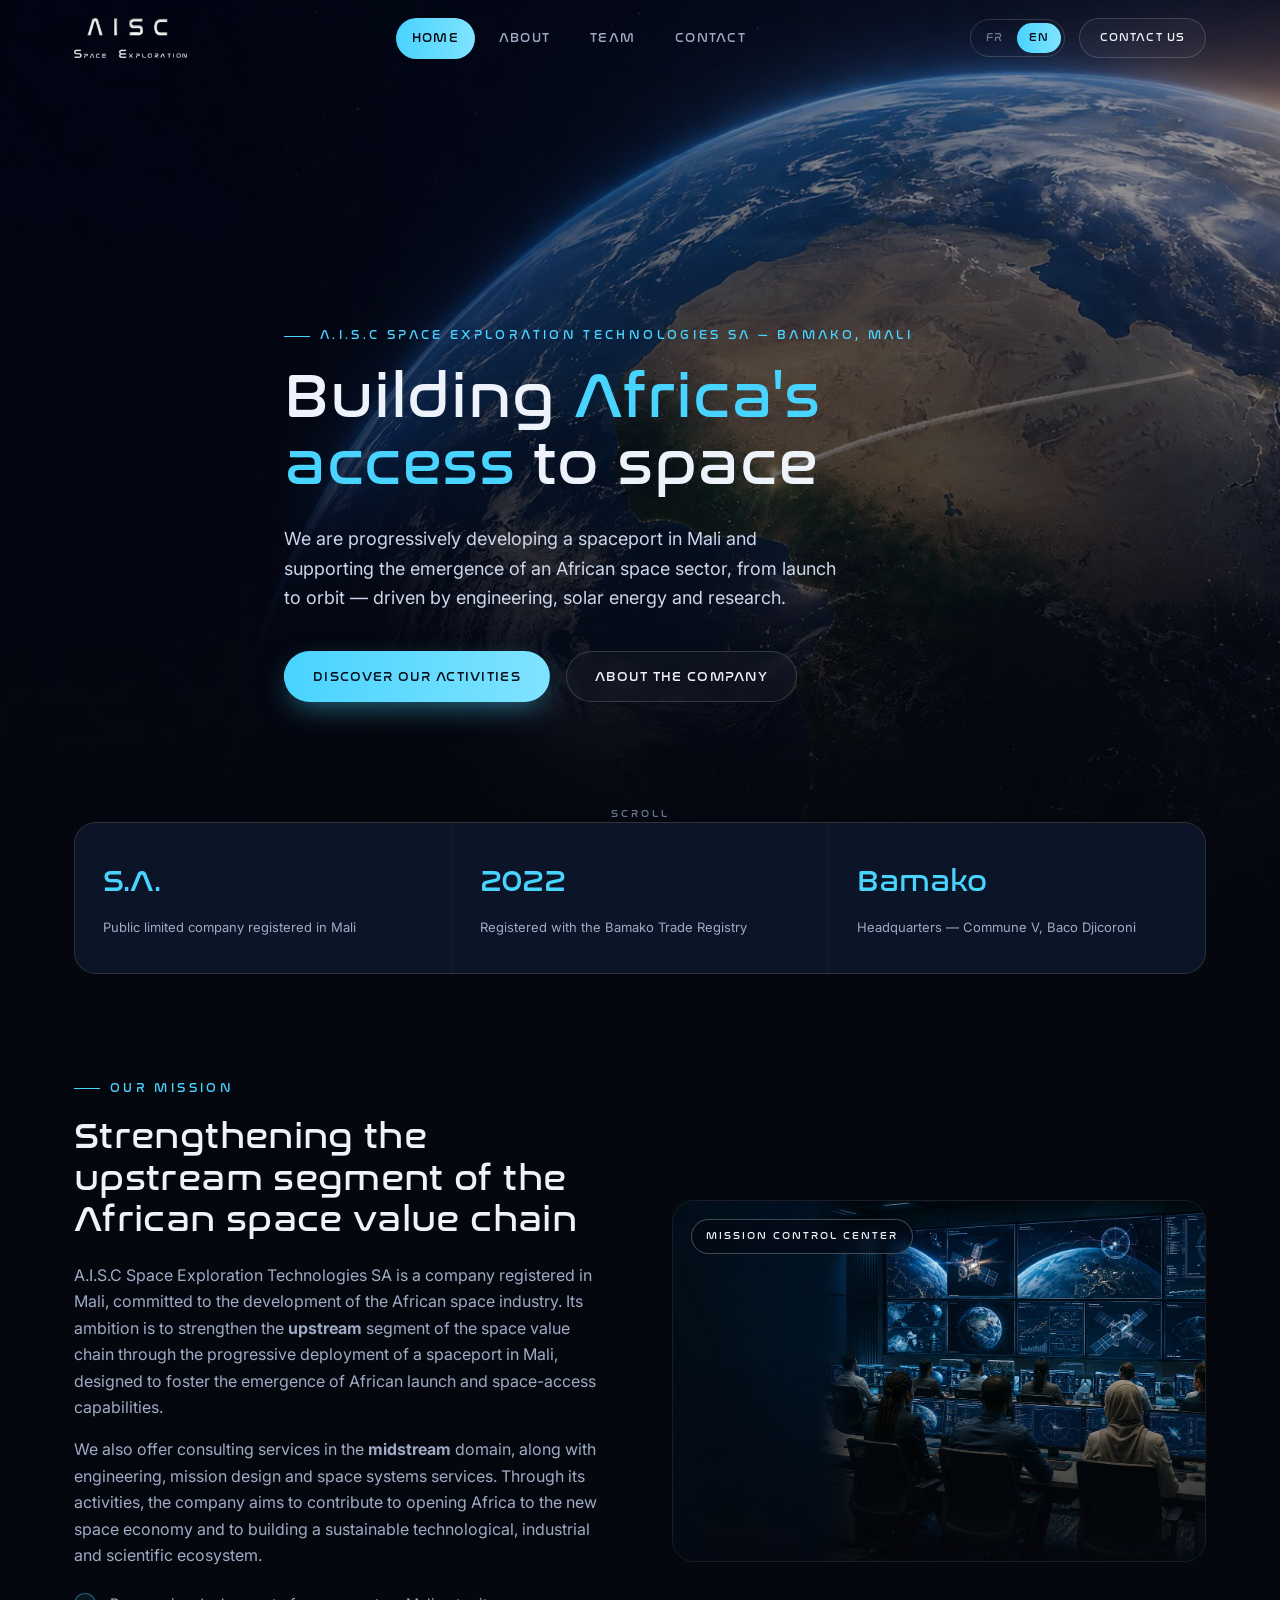
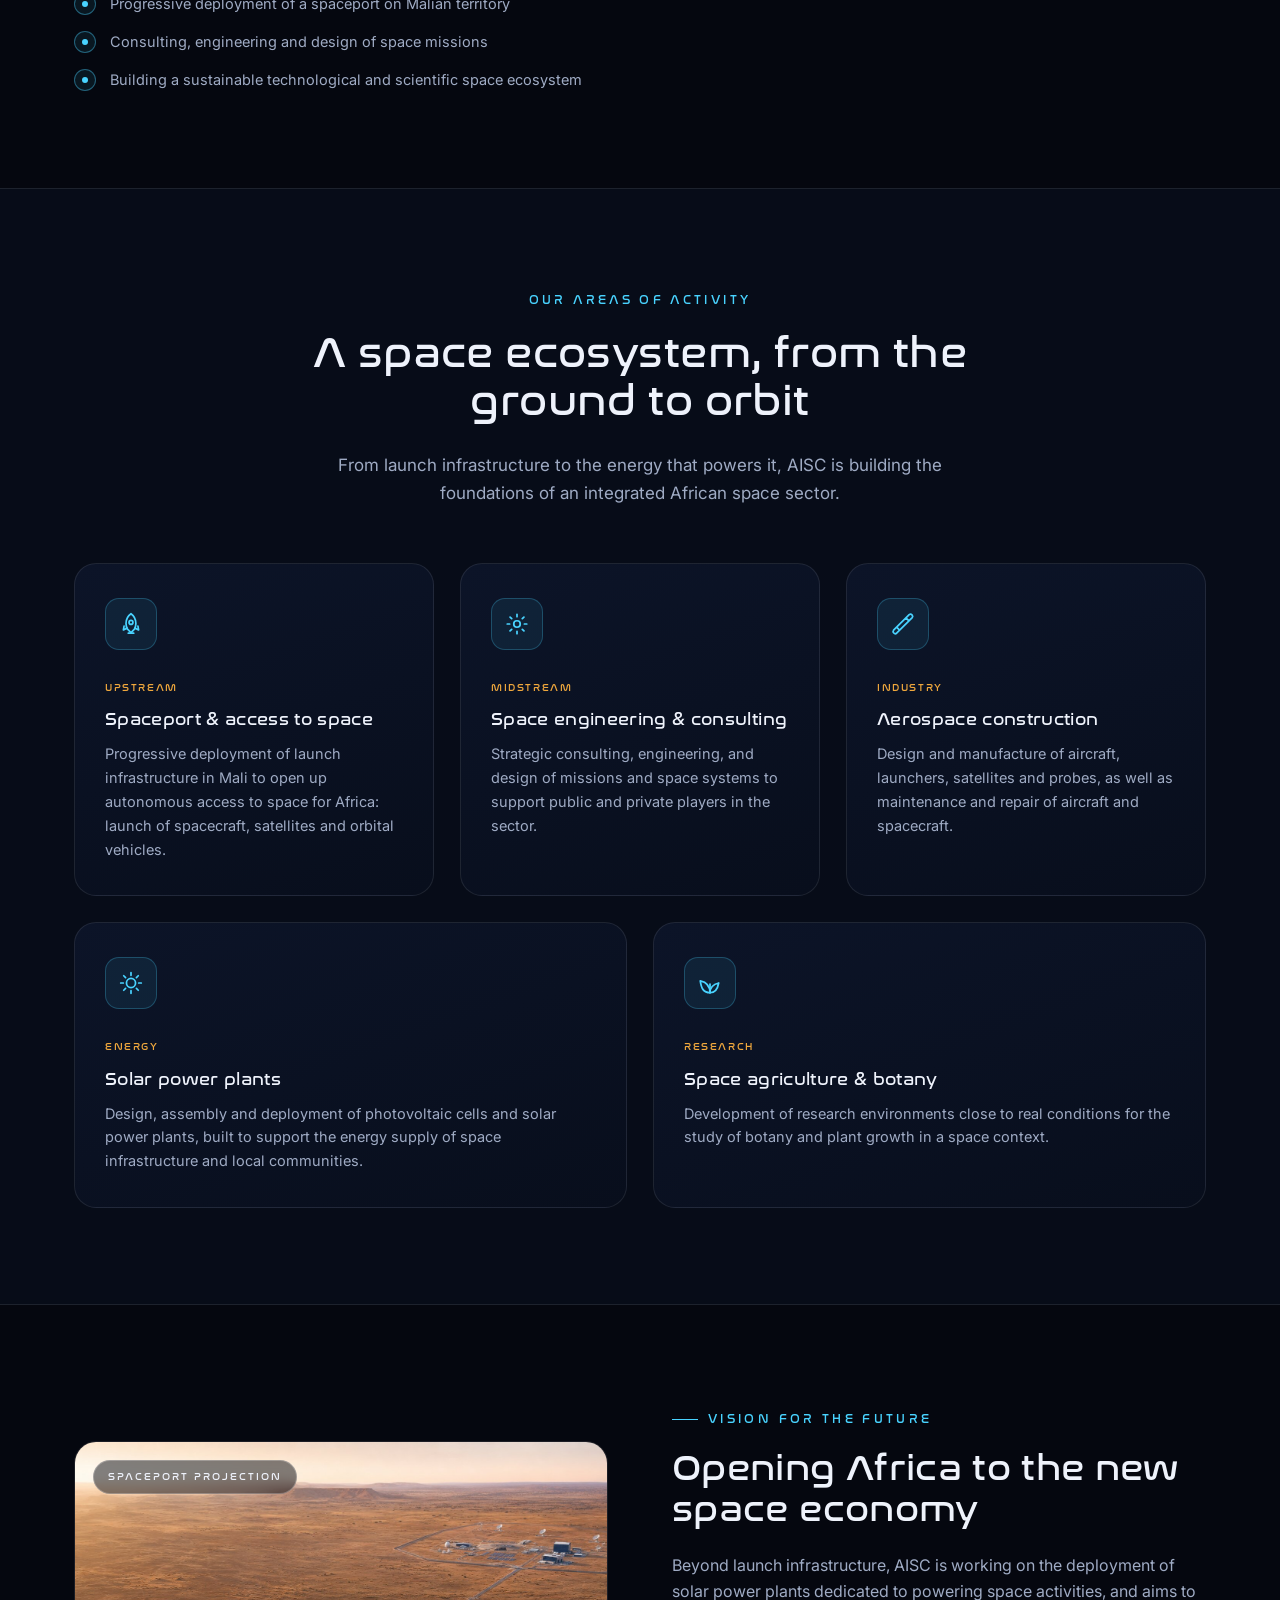
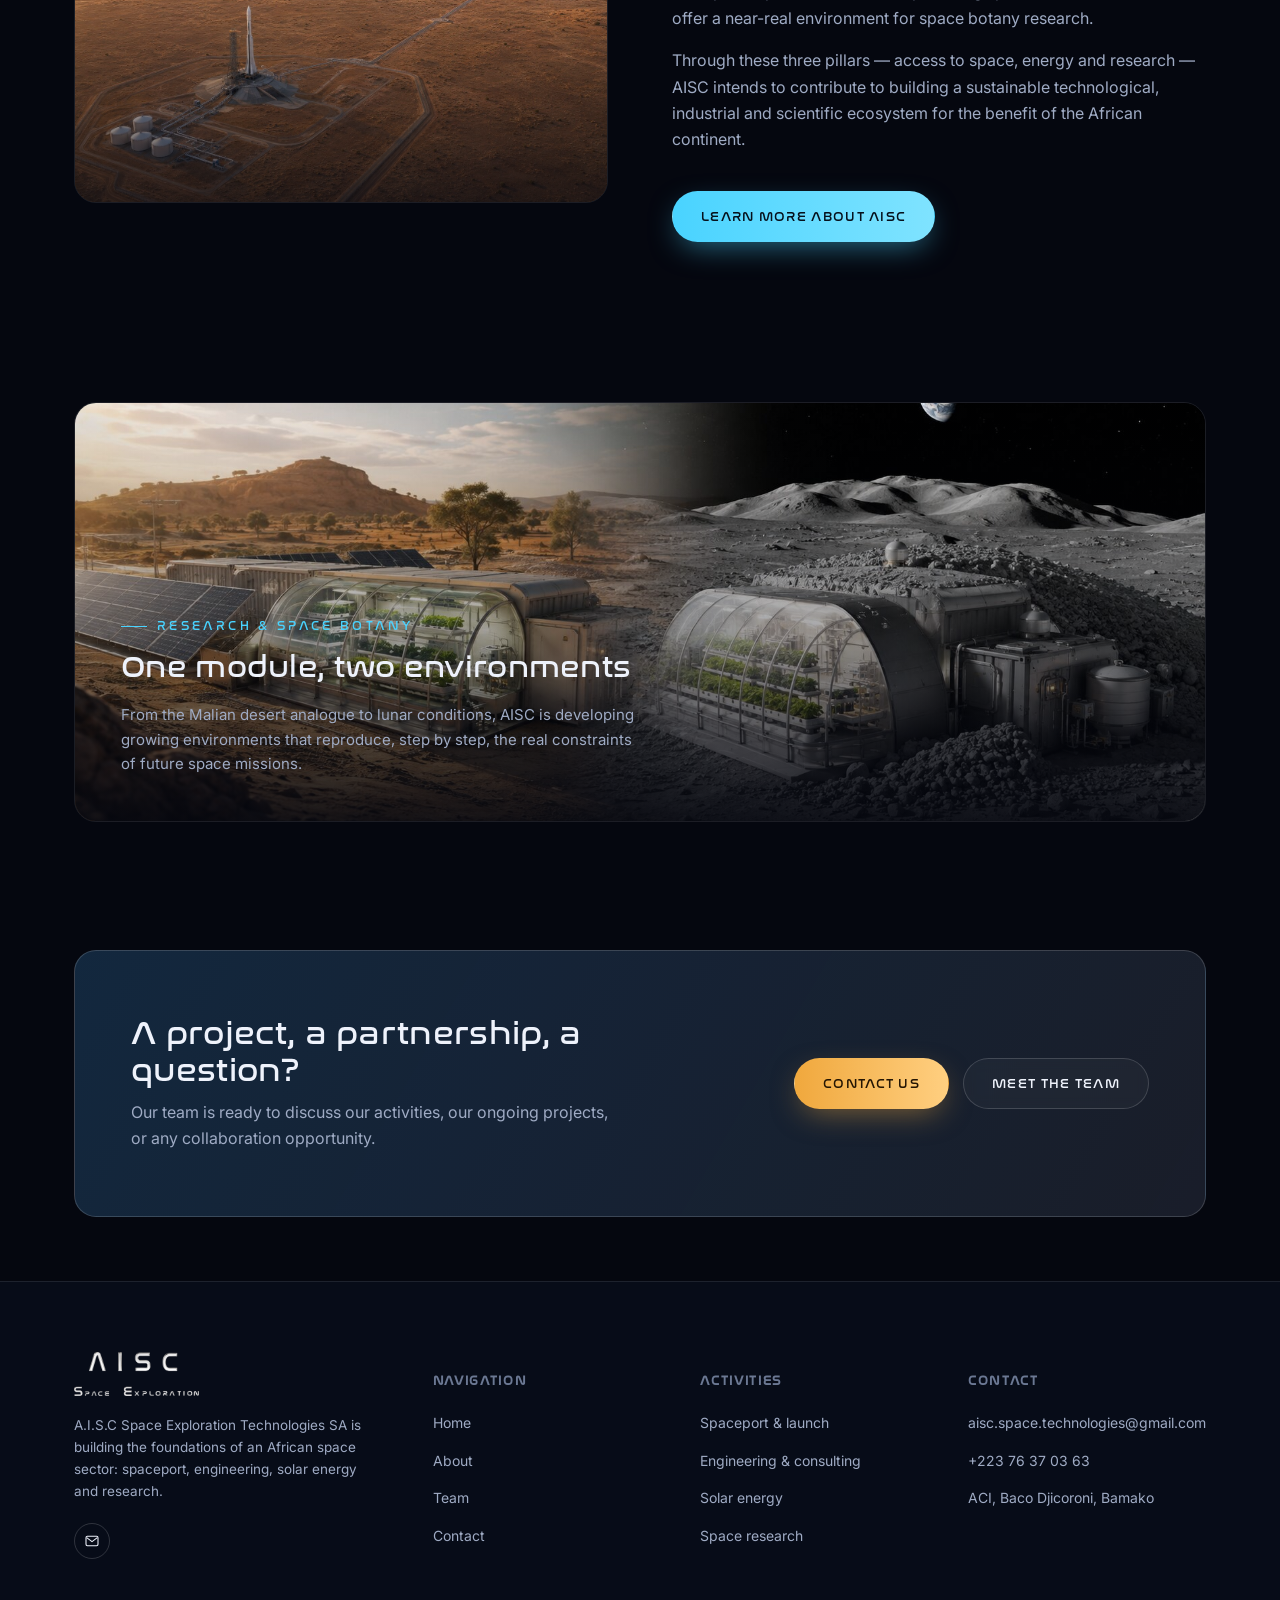
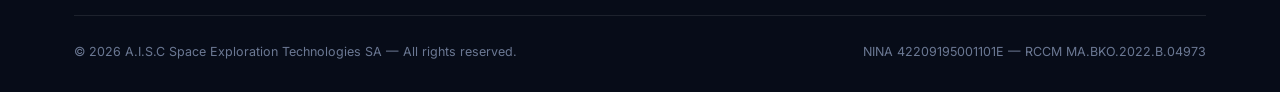
==== en/index.html @ 804645b0 "Reorganize repo (flatten to root) and fix M'Pah Sylla photo crop on team page - Move site files out " ====
<!DOCTYPE html>
<html lang="en">
<head>
<meta charset="UTF-8">
<meta name="viewport" content="width=device-width, initial-scale=1.0">
<title>A.I.S.C Space Exploration Technologies — Building Africa's Access to Space</title>
<meta name="description" content="A.I.S.C Space Exploration Technologies SA is developing a spaceport in Mali and supporting the emergence of an African space industry: engineering, consulting, solar energy and space agriculture research.">
<meta property="og:title" content="A.I.S.C Space Exploration Technologies">
<meta property="og:description" content="Building Africa's access to space: spaceport, space engineering, solar energy and space agriculture research.">
<meta property="og:type" content="website">
<meta property="og:image" content="../assets/img/earth-launch.jpg">
<link rel="icon" type="image/svg+xml" href="../assets/img/favicon.svg">
<link rel="preconnect" href="https://fonts.googleapis.com">
<link rel="preconnect" href="https://fonts.gstatic.com" crossorigin>
<link href="https://fonts.googleapis.com/css2?family=Inter:wght@400;500;600;700&display=swap" rel="stylesheet">
<link rel="stylesheet" href="../assets/css/style.css">
</head>
<body>

<!-- ============ HEADER ============ -->
<header class="site-header">
  <div class="container">
    <a href="index.html" class="brand">
      <img src="../assets/img/logo-header.png" alt="A.I.S.C Space Exploration Technologies" class="brand-logo">
    </a>

    <nav class="nav-links">
      <a href="index.html">Home</a>
      <a href="about.html">About</a>
      <a href="team.html">Team</a>
      <a href="contact.html">Contact</a>
    </nav>

    <div class="nav-cta">
      <div class="lang-switch">
        <a href="../index.html">FR</a>
        <a href="index.html" class="is-active">EN</a>
      </div>
      <a href="contact.html" class="btn btn-ghost btn-sm">Contact us</a>
      <button class="nav-toggle" aria-label="Open menu" aria-expanded="false">
        <span></span><span></span><span></span>
      </button>
    </div>
  </div>
</header>

<!-- ============ HERO ============ -->
<section class="hero">
  <div class="hero-bg" style="background-image:url('../assets/img/earth-launch.jpg');"></div>
  <div class="container hero-inner">
    <div class="eyebrow">A.I.S.C Space Exploration Technologies SA — Bamako, Mali</div>
    <h1 class="font-display">Building <span class="accent">Africa's access</span> to space</h1>
    <p class="lead">We are progressively developing a spaceport in Mali and supporting the emergence of an African space sector, from launch to orbit — driven by engineering, solar energy and research.</p>
    <div class="hero-actions">
      <a href="#activities" class="btn btn-primary">Discover our activities</a>
      <a href="about.html" class="btn btn-ghost">About the company</a>
    </div>
  </div>
  <div class="hero-scroll">
    <span>Scroll</span>
    <span class="line"></span>
  </div>
</section>

<!-- ============ STATS ============ -->
<div class="container">
  <div class="stats-bar" data-reveal>
    <div class="stat-cell">
      <span class="num font-display">S.A.</span>
      <span class="label">Public limited company registered in Mali</span>
    </div>
    <div class="stat-cell">
      <span class="num font-display">2022</span>
      <span class="label">Registered with the Bamako Trade Registry</span>
    </div>
    <div class="stat-cell">
      <span class="num font-display">Bamako</span>
      <span class="label">Headquarters — Commune V, Baco Djicoroni</span>
    </div>
  </div>
</div>

<!-- ============ MISSION ============ -->
<section class="section">
  <div class="container">
    <div class="split">
      <div class="split-body" data-reveal>
        <div class="eyebrow">Our mission</div>
        <h2 class="font-display">Strengthening the upstream segment of the African space value chain</h2>
        <p>A.I.S.C Space Exploration Technologies SA is a company registered in Mali, committed to the development of the African space industry. Its ambition is to strengthen the <strong>upstream</strong> segment of the space value chain through the progressive deployment of a spaceport in Mali, designed to foster the emergence of African launch and space-access capabilities.</p>
        <p>We also offer consulting services in the <strong>midstream</strong> domain, along with engineering, mission design and space systems services. Through its activities, the company aims to contribute to opening Africa to the new space economy and to building a sustainable technological, industrial and scientific ecosystem.</p>
        <ul class="checklist">
          <li><span class="dot"></span> Progressive deployment of a spaceport on Malian territory</li>
          <li><span class="dot"></span> Consulting, engineering and design of space missions</li>
          <li><span class="dot"></span> Building a sustainable technological and scientific space ecosystem</li>
        </ul>
      </div>
      <div class="split-media" data-reveal>
        <span class="frame-tag">Mission control center</span>
        <img src="../assets/img/control-room.jpg" alt="AISC space operations control and monitoring center" loading="lazy">
      </div>
    </div>
  </div>
</section>

<!-- ============ ACTIVITIES / SERVICES ============ -->
<section class="section section--alt" id="activities">
  <div class="container">
    <div class="section-head center">
      <div class="eyebrow">Our areas of activity</div>
      <h2 class="font-display">A space ecosystem, from the ground to orbit</h2>
      <p>From launch infrastructure to the energy that powers it, AISC is building the foundations of an integrated African space sector.</p>
    </div>

    <div class="grid grid-3">
      <div class="card" data-reveal>
        <div class="card-icon">
          <svg viewBox="0 0 24 24" fill="none" stroke-width="1.6" stroke-linecap="round" stroke-linejoin="round"><path d="M12 2.5c2.8 2 4.5 5.4 4.5 9 0 2-.5 3.8-1.3 5.3l-3.2 3.2-3.2-3.2C7.9 15.3 7.4 13.5 7.4 11.5c0-3.6 1.7-7 4.6-9z"/><circle cx="12" cy="10.5" r="1.8"/><path d="M8.3 15.8 5 17.5l.6-3.6M15.7 15.8l3.3 1.7-.6-3.6M9.5 20.5h5"/></svg>
        </div>
        <span class="tag">Upstream</span>
        <h3>Spaceport &amp; access to space</h3>
        <p>Progressive deployment of launch infrastructure in Mali to open up autonomous access to space for Africa: launch of spacecraft, satellites and orbital vehicles.</p>
      </div>

      <div class="card" data-reveal>
        <div class="card-icon">
          <svg viewBox="0 0 24 24" fill="none" stroke-width="1.6" stroke-linecap="round" stroke-linejoin="round"><circle cx="12" cy="12" r="3"/><path d="M12 3v2.2M12 18.8V21M21 12h-2.2M5.2 12H3M18.4 5.6l-1.5 1.5M7.1 16.9l-1.5 1.5M18.4 18.4l-1.5-1.5M7.1 7.1 5.6 5.6"/></svg>
        </div>
        <span class="tag">Midstream</span>
        <h3>Space engineering &amp; consulting</h3>
        <p>Strategic consulting, engineering, and design of missions and space systems to support public and private players in the sector.</p>
      </div>

      <div class="card" data-reveal>
        <div class="card-icon">
          <svg viewBox="0 0 24 24" fill="none" stroke-width="1.6" stroke-linecap="round" stroke-linejoin="round"><path d="M14.7 6.3 17.7 3.3a2 2 0 0 1 2.8 2.8l-3 3M14.7 6.3 3.3 17.7a2 2 0 0 0 2.8 2.8L17.5 9.1M14.7 6.3l2.8 2.8M6.6 15.4l2 2"/></svg>
        </div>
        <span class="tag">Industry</span>
        <h3>Aerospace construction</h3>
        <p>Design and manufacture of aircraft, launchers, satellites and probes, as well as maintenance and repair of aircraft and spacecraft.</p>
      </div>
    </div>

    <div class="grid grid-2" style="margin-top:26px;">
      <div class="card" data-reveal>
        <div class="card-icon">
          <svg viewBox="0 0 24 24" fill="none" stroke-width="1.6" stroke-linecap="round" stroke-linejoin="round"><circle cx="12" cy="12" r="4.2"/><path d="M12 2.5v2.4M12 19.1v2.4M21.5 12h-2.4M4.9 12H2.5M18.7 5.3l-1.7 1.7M7 17l-1.7 1.7M18.7 18.7 17 17M7 7 5.3 5.3"/></svg>
        </div>
        <span class="tag">Energy</span>
        <h3>Solar power plants</h3>
        <p>Design, assembly and deployment of photovoltaic cells and solar power plants, built to support the energy supply of space infrastructure and local communities.</p>
      </div>

      <div class="card" data-reveal>
        <div class="card-icon">
          <svg viewBox="0 0 24 24" fill="none" stroke-width="1.6" stroke-linecap="round" stroke-linejoin="round"><path d="M12 21c0-6 4-8 8-9-1 6-3 9-8 9Z"/><path d="M12 21c0-7-4-10-9-11 1 7 3 11 9 11Z"/><path d="M12 21v-8"/></svg>
        </div>
        <span class="tag">Research</span>
        <h3>Space agriculture &amp; botany</h3>
        <p>Development of research environments close to real conditions for the study of botany and plant growth in a space context.</p>
      </div>
    </div>
  </div>
</section>

<!-- ============ VISION ============ -->
<section class="section">
  <div class="container">
    <div class="split reverse">
      <div class="split-body" data-reveal>
        <div class="eyebrow">Vision for the future</div>
        <h2 class="font-display">Opening Africa to the new space economy</h2>
        <p>Beyond launch infrastructure, AISC is working on the deployment of solar power plants dedicated to powering space activities, and aims to offer a near-real environment for space botany research.</p>
        <p>Through these three pillars — access to space, energy and research — AISC intends to contribute to building a sustainable technological, industrial and scientific ecosystem for the benefit of the African continent.</p>
        <div class="hero-actions">
          <a href="about.html" class="btn btn-primary">Learn more about AISC</a>
        </div>
      </div>
      <div class="split-media" data-reveal>
        <span class="frame-tag">Spaceport projection</span>
        <img src="../assets/img/spaceport.jpg" alt="Projection of spaceport infrastructure in Mali" loading="lazy">
      </div>
    </div>
  </div>
</section>

<!-- ============ RESEARCH — BANNER ============ -->
<section class="section--tight">
  <div class="container">
    <div class="media-banner" data-reveal>
      <img src="../assets/img/research-earth-moon.jpg" alt="Plant-growing module, from the terrestrial analogue to lunar conditions" loading="lazy">
      <div class="media-banner-body">
        <div class="eyebrow">Research &amp; space botany</div>
        <h2 class="font-display">One module, two environments</h2>
        <p>From the Malian desert analogue to lunar conditions, AISC is developing growing environments that reproduce, step by step, the real constraints of future space missions.</p>
      </div>
    </div>
  </div>
</section>

<!-- ============ CTA ============ -->
<section class="section--tight">
  <div class="container">
    <div class="cta-banner" data-reveal>
      <div>
        <h2 class="font-display">A project, a partnership, a question?</h2>
        <p>Our team is ready to discuss our activities, our ongoing projects, or any collaboration opportunity.</p>
      </div>
      <div class="cta-actions">
        <a href="contact.html" class="btn btn-gold">Contact us</a>
        <a href="team.html" class="btn btn-ghost">Meet the team</a>
      </div>
    </div>
  </div>
</section>

<!-- ============ FOOTER ============ -->
<footer class="site-footer">
  <div class="container">
    <div class="footer-top">
      <div class="footer-brand">
        <a href="index.html" class="brand">
          <img src="../assets/img/logo-header.png" alt="A.I.S.C Space Exploration Technologies" class="brand-logo">
        </a>
        <p>A.I.S.C Space Exploration Technologies SA is building the foundations of an African space sector: spaceport, engineering, solar energy and research.</p>
        <div class="social-row" style="margin-top:20px;">
          <a href="mailto:aisc.space.technologies@gmail.com" aria-label="Email"><svg viewBox="0 0 24 24" fill="none" stroke="currentColor" stroke-width="1.6"><rect x="3" y="5" width="18" height="14" rx="2"/><path d="m4 7 8 6 8-6"/></svg></a>
        </div>
      </div>

      <div class="footer-col">
        <h5>Navigation</h5>
        <ul>
          <li><a href="index.html">Home</a></li>
          <li><a href="about.html">About</a></li>
          <li><a href="team.html">Team</a></li>
          <li><a href="contact.html">Contact</a></li>
        </ul>
      </div>

      <div class="footer-col">
        <h5>Activities</h5>
        <ul>
          <li><a href="about.html#activities">Spaceport &amp; launch</a></li>
          <li><a href="about.html#activities">Engineering &amp; consulting</a></li>
          <li><a href="about.html#activities">Solar energy</a></li>
          <li><a href="about.html#activities">Space research</a></li>
        </ul>
      </div>

      <div class="footer-col">
        <h5>Contact</h5>
        <ul>
          <li><a href="mailto:aisc.space.technologies@gmail.com">aisc.space.technologies@gmail.com</a></li>
          <li><a href="tel:+22376370363">+223 76 37 03 63</a></li>
          <li><a href="contact.html">ACI, Baco Djicoroni, Bamako</a></li>
        </ul>
      </div>
    </div>

    <div class="footer-bottom">
      <span>© <span id="year">2026</span> A.I.S.C Space Exploration Technologies SA — All rights reserved.</span>
      <span>NINA 42209195001101E — RCCM MA.BKO.2022.B.04973</span>
    </div>
  </div>
</footer>

<button class="to-top" aria-label="Back to top">
  <svg viewBox="0 0 24 24" fill="none" stroke="currentColor" stroke-width="2" stroke-linecap="round" stroke-linejoin="round"><path d="m18 15-6-6-6 6"/></svg>
</button>

<script src="../assets/js/script.js"></script>
</body>
</html>
---- assets/css/style.css ----
/* ==========================================================================
   A.I.S.C Space Exploration Technologies — Design System
   ========================================================================== */

@font-face {
  font-family: "Nasalization";
  src: url("../fonts/nasalizationrg.otf") format("opentype");
  font-weight: 400;
  font-style: normal;
  font-display: swap;
}

:root {
  /* Surfaces */
  --bg: #05070f;
  --bg-soft: #070c18;
  --panel: #0c1428;
  --panel-2: #101c38;
  --border: rgba(255, 255, 255, 0.09);
  --border-strong: rgba(255, 255, 255, 0.16);

  /* Text */
  --text: #eef2fb;
  --text-muted: #9fabc4;
  --text-faint: #6b7893;

  /* Brand accents */
  --cyan: #49d3ff;
  --cyan-dim: #1f8fc2;
  --gold: #f0a83d;
  --gold-dim: #b97a24;

  /* Gradients */
  --grad-hero: linear-gradient(180deg, rgba(5, 7, 15, 0.35) 0%, rgba(5, 7, 15, 0.55) 45%, #05070f 100%);
  --grad-panel: linear-gradient(160deg, #0c1428 0%, #080e1c 100%);
  --grad-accent: linear-gradient(90deg, var(--cyan) 0%, #7fe3ff 100%);

  /* Type */
  --font-display: "Nasalization", "Eurostile", "Segoe UI", sans-serif;
  --font-body: "Inter", -apple-system, BlinkMacSystemFont, "Segoe UI", Roboto, sans-serif;

  /* Layout */
  --container: 1180px;
  --radius-sm: 8px;
  --radius-md: 14px;
  --radius-lg: 22px;
  --shadow-soft: 0 20px 50px -20px rgba(0, 0, 0, 0.6);
}

/* ---------- Reset ---------- */
* , *::before, *::after { box-sizing: border-box; }
html { scroll-behavior: smooth; }
body {
  margin: 0;
  background: var(--bg);
  color: var(--text);
  font-family: var(--font-body);
  font-size: 16px;
  line-height: 1.65;
  -webkit-font-smoothing: antialiased;
  overflow-x: hidden;
}
img { max-width: 100%; display: block; }
a { color: inherit; text-decoration: none; }
ul { list-style: none; margin: 0; padding: 0; }
h1, h2, h3, h4 { margin: 0 0 .6em; font-weight: 400; line-height: 1.15; letter-spacing: .01em; }
p { margin: 0 0 1em; color: var(--text-muted); }
button { font-family: inherit; cursor: pointer; }

.font-display { font-family: var(--font-display); }

/* ---------- Background texture ---------- */
body {
  background-image:
    radial-gradient(ellipse 900px 500px at 15% -10%, rgba(73, 211, 255, 0.10), transparent 60%),
    radial-gradient(ellipse 700px 500px at 90% 10%, rgba(240, 168, 61, 0.07), transparent 55%),
    var(--bg);
  background-attachment: fixed;
}

/* ---------- Container / Section ---------- */
.container { max-width: var(--container); margin: 0 auto; padding: 0 24px; }
.section { padding: 96px 0; position: relative; }
.section--tight { padding: 64px 0; }
.section--alt { background: var(--bg-soft); border-top: 1px solid var(--border); border-bottom: 1px solid var(--border); }

.eyebrow {
  display: inline-flex;
  align-items: center;
  gap: 10px;
  font-family: var(--font-display);
  font-size: 12px;
  letter-spacing: .28em;
  text-transform: uppercase;
  color: var(--cyan);
  margin-bottom: 18px;
}
.eyebrow::before {
  content: "";
  width: 26px;
  height: 1px;
  background: var(--cyan);
  display: inline-block;
}

.section-head { max-width: 680px; margin-bottom: 56px; }
.section-head h2 { font-size: clamp(28px, 3.6vw, 42px); }
.section-head p { font-size: 17px; }
.section-head.center { margin-left: auto; margin-right: auto; text-align: center; }
.section-head.center .eyebrow { justify-content: center; }
.section-head.center .eyebrow::before { display: none; }

/* ---------- Buttons ---------- */
.btn {
  display: inline-flex;
  align-items: center;
  gap: 10px;
  padding: 14px 28px;
  border-radius: 999px;
  font-family: var(--font-display);
  font-size: 13px;
  letter-spacing: .1em;
  text-transform: uppercase;
  border: 1px solid transparent;
  transition: transform .25s ease, box-shadow .25s ease, background .25s ease, border-color .25s ease, color .25s ease;
  white-space: nowrap;
}
.btn:hover { transform: translateY(-2px); }
.btn-primary {
  background: var(--grad-accent);
  color: #06111c;
  box-shadow: 0 10px 30px -8px rgba(73, 211, 255, 0.55);
}
.btn-primary:hover { box-shadow: 0 16px 36px -10px rgba(73, 211, 255, 0.7); }
.btn-ghost {
  background: rgba(255,255,255,0.03);
  color: var(--text);
  border-color: var(--border-strong);
  backdrop-filter: blur(6px);
}
.btn-ghost:hover { border-color: var(--cyan); color: var(--cyan); }
.btn-gold {
  background: linear-gradient(90deg, var(--gold), #ffcf80);
  color: #241503;
  box-shadow: 0 10px 30px -8px rgba(240, 168, 61, 0.5);
}
.btn-sm { padding: 10px 20px; font-size: 11px; }

/* ---------- Header / Nav ---------- */
.site-header {
  position: fixed;
  top: 0; left: 0; right: 0;
  z-index: 100;
  padding: 18px 0;
  transition: background .3s ease, padding .3s ease, border-color .3s ease;
  border-bottom: 1px solid transparent;
}
.site-header.is-scrolled {
  background: rgba(5, 7, 15, 0.86);
  backdrop-filter: blur(14px);
  padding: 12px 0;
  border-color: var(--border);
}
.site-header .container { display: flex; align-items: center; justify-content: space-between; gap: 24px; }

.brand { display: flex; align-items: center; gap: 12px; }
.brand-mark {
  width: 40px; height: 40px;
  border-radius: 10px;
  display: flex; align-items: center; justify-content: center;
  background: linear-gradient(160deg, var(--panel-2), var(--panel));
  border: 1px solid var(--border-strong);
  flex: none;
}
.brand-mark svg { width: 22px; height: 22px; }
.brand-word { font-family: var(--font-display); font-size: 19px; letter-spacing: .16em; line-height: 1; }
.brand-sub { display: block; font-family: var(--font-body); font-size: 9.5px; letter-spacing: .22em; color: var(--text-faint); margin-top: 4px; text-transform: uppercase; }

.brand-logo { height: 40px; width: auto; display: block; }
.footer-brand .brand-logo { height: 44px; }

.nav-links { display: flex; align-items: center; gap: 8px; }
.nav-links a {
  font-family: var(--font-display);
  font-size: 12.5px;
  letter-spacing: .1em;
  text-transform: uppercase;
  color: var(--text-muted);
  padding: 10px 16px;
  border-radius: 999px;
  transition: color .2s ease, background .2s ease;
}
.nav-links a:hover { color: var(--text); background: rgba(255,255,255,0.05); }
.nav-links a.active { color: var(--bg); background: var(--grad-accent); }

.lang-switch {
  display: flex; align-items: center;
  border: 1px solid var(--border-strong);
  border-radius: 999px;
  padding: 3px;
  gap: 2px;
  flex: none;
}
.lang-switch a {
  font-family: var(--font-display);
  font-size: 11px;
  letter-spacing: .08em;
  padding: 6px 12px;
  border-radius: 999px;
  color: var(--text-faint);
  transition: color .2s ease, background .2s ease;
}
.lang-switch a:hover { color: var(--text); }
.lang-switch a.is-active { color: var(--bg); background: var(--grad-accent); }

.nav-cta { display: flex; align-items: center; gap: 14px; }
.nav-toggle {
  display: none;
  flex-direction: column;
  gap: 5px;
  background: none;
  border: 1px solid var(--border-strong);
  border-radius: 8px;
  padding: 10px;
}
.nav-toggle span { width: 20px; height: 2px; background: var(--text); display: block; transition: transform .25s ease, opacity .25s ease; }

/* ---------- Hero ---------- */
.hero {
  position: relative;
  min-height: 100vh;
  display: flex;
  align-items: center;
  padding-top: 120px;
  overflow: hidden;
}
.hero-bg {
  position: absolute; inset: 0;
  background-size: cover;
  background-position: center 62%;
  z-index: 0;
}
.hero-bg::after {
  content: "";
  position: absolute; inset: 0;
  background: var(--grad-hero);
}
.hero-inner { position: relative; z-index: 2; max-width: 760px; }
.hero-inner h1 {
  font-family: var(--font-display);
  font-size: clamp(34px, 5.4vw, 62px);
  line-height: 1.08;
  margin-bottom: 26px;
}
.hero-inner h1 .accent { color: var(--cyan); }
.hero-inner .lead { font-size: 18px; max-width: 560px; color: #cdd6ea; }
.hero-actions { display: flex; gap: 16px; margin-top: 38px; flex-wrap: wrap; }

.hero-scroll {
  position: absolute; bottom: 34px; left: 50%; transform: translateX(-50%);
  z-index: 2;
  display: flex; flex-direction: column; align-items: center; gap: 10px;
  font-family: var(--font-display);
  font-size: 10px; letter-spacing: .3em; text-transform: uppercase;
  color: var(--text-faint);
}
.hero-scroll .line { width: 1px; height: 34px; background: linear-gradient(var(--cyan), transparent); animation: scrollpulse 2s ease-in-out infinite; }
@keyframes scrollpulse { 0%,100% { opacity: .3; } 50% { opacity: 1; } }

/* Page header (non-home hero) */
.page-hero {
  position: relative;
  padding: 190px 0 90px;
  overflow: hidden;
}
.page-hero .hero-bg { background-position: center 55%; }
.page-hero-inner { position: relative; z-index: 2; max-width: 700px; }
.page-hero h1 { font-family: var(--font-display); font-size: clamp(30px, 4.4vw, 46px); }
.breadcrumb { font-size: 12px; letter-spacing: .18em; text-transform: uppercase; color: var(--text-faint); margin-bottom: 18px; }
.breadcrumb .sep { margin: 0 8px; color: var(--cyan); }

/* ---------- Stats ---------- */
.stats-bar {
  display: grid;
  grid-template-columns: repeat(3, 1fr);
  gap: 1px;
  background: var(--border);
  border: 1px solid var(--border);
  border-radius: var(--radius-lg);
  overflow: hidden;
  margin-top: -78px;
  position: relative;
  z-index: 5;
}
.stat-cell { background: var(--panel); padding: 34px 28px; }
.stat-cell .num { font-family: var(--font-display); font-size: clamp(22px, 2.6vw, 30px); color: var(--cyan); display: block; margin-bottom: 6px; }
.stat-cell .label { font-size: 13px; color: var(--text-muted); }

/* ---------- Cards ---------- */
.grid { display: grid; gap: 26px; }
.grid-3 { grid-template-columns: repeat(3, 1fr); }
.grid-2 { grid-template-columns: repeat(2, 1fr); }

.card {
  background: var(--grad-panel);
  border: 1px solid var(--border);
  border-radius: var(--radius-lg);
  padding: 34px 30px;
  transition: border-color .25s ease, transform .25s ease, box-shadow .25s ease;
  position: relative;
}
.card:hover { border-color: var(--border-strong); transform: translateY(-4px); box-shadow: var(--shadow-soft); }
.card-icon {
  width: 52px; height: 52px;
  border-radius: 14px;
  display: flex; align-items: center; justify-content: center;
  background: rgba(73, 211, 255, 0.08);
  border: 1px solid rgba(73, 211, 255, 0.25);
  margin-bottom: 22px;
}
.card-icon svg { width: 26px; height: 26px; stroke: var(--cyan); }
.card h3 { font-family: var(--font-display); font-size: 17px; letter-spacing: .02em; margin-bottom: 12px; }
.card p { font-size: 14.5px; margin-bottom: 0; }
.card .tag {
  display: inline-block;
  font-family: var(--font-display);
  font-size: 10px;
  letter-spacing: .16em;
  text-transform: uppercase;
  color: var(--gold);
  margin-bottom: 14px;
}

/* Split section */
.split {
  display: grid;
  grid-template-columns: 1fr 1fr;
  gap: 64px;
  align-items: center;
}
.split-media { position: relative; border-radius: var(--radius-lg); overflow: hidden; border: 1px solid var(--border); }
.split-media img { width: 100%; height: 100%; object-fit: cover; min-height: 360px; }
.split-media::after {
  content: "";
  position: absolute; inset: 0;
  background: linear-gradient(180deg, transparent 40%, rgba(5,7,15,0.7) 100%);
  pointer-events: none;
}
.split-media .frame-tag {
  position: absolute; top: 18px; left: 18px; z-index: 2;
  font-family: var(--font-display);
  font-size: 10px; letter-spacing: .2em; text-transform: uppercase;
  padding: 8px 14px;
  border: 1px solid rgba(255,255,255,0.25);
  border-radius: 999px;
  background: rgba(5,7,15,0.5);
  backdrop-filter: blur(6px);
}
.split-body h2 { font-family: var(--font-display); font-size: clamp(26px, 3.2vw, 36px); }
.split.reverse { direction: rtl; }
.split.reverse > * { direction: ltr; }

.checklist { margin-top: 24px; display: flex; flex-direction: column; gap: 14px; }
.checklist li { display: flex; gap: 14px; align-items: flex-start; font-size: 14.5px; color: var(--text-muted); }
.checklist .dot {
  flex: none; width: 22px; height: 22px; border-radius: 50%;
  border: 1px solid rgba(73,211,255,0.4);
  background: rgba(73,211,255,0.08);
  display: flex; align-items: center; justify-content: center;
  margin-top: 1px;
}
.checklist .dot::after { content: ""; width: 6px; height: 6px; border-radius: 50%; background: var(--cyan); }

/* ---------- Timeline / activities list ---------- */
.activity-groups { display: grid; grid-template-columns: repeat(2, 1fr); gap: 22px; margin-top: 10px; }
.activity-group {
  border: 1px solid var(--border);
  border-radius: var(--radius-md);
  padding: 26px 28px;
  background: rgba(255,255,255,0.015);
}
.activity-group h4 {
  font-family: var(--font-display);
  font-size: 14px; letter-spacing: .06em;
  color: var(--cyan);
  margin-bottom: 16px;
  display: flex; align-items: center; gap: 10px;
}
.activity-group h4::before { content: ""; width: 8px; height: 8px; background: var(--cyan); border-radius: 2px; display: inline-block; }
.activity-group ul { display: flex; flex-direction: column; gap: 10px; }
.activity-group li { font-size: 14px; color: var(--text-muted); padding-left: 18px; position: relative; }
.activity-group li::before { content: "—"; position: absolute; left: 0; color: var(--text-faint); }

/* ---------- Values ---------- */
.values-grid { display: grid; grid-template-columns: repeat(4, 1fr); gap: 22px; }
.value-item { text-align: center; padding: 10px; }
.value-item .num { font-family: var(--font-display); font-size: 34px; color: rgba(255,255,255,0.14); display: block; margin-bottom: 10px; }
.value-item h4 { font-family: var(--font-display); font-size: 15px; margin-bottom: 10px; }
.value-item p { font-size: 13.5px; }

/* ---------- Partners ---------- */
.partners-grid { display: grid; grid-template-columns: repeat(2, 1fr); gap: 26px; }
.partner-card {
  display: flex;
  align-items: center;
  gap: 30px;
  background: var(--grad-panel);
  border: 1px solid var(--border);
  border-radius: var(--radius-lg);
  padding: 34px;
  transition: border-color .25s ease, transform .25s ease;
}
.partner-card:hover { border-color: var(--border-strong); transform: translateY(-4px); }
.partner-logo {
  flex: none;
  width: 132px; height: 110px;
  display: flex; align-items: center; justify-content: center;
  border-radius: var(--radius-md);
  background: rgba(255,255,255,0.03);
  border: 1px solid var(--border);
}
.partner-logo img { max-width: 88px; max-height: 78px; object-fit: contain; }
.partner-body .tag { margin-bottom: 10px; }
.partner-body h3 { font-family: var(--font-display); font-size: 17px; margin-bottom: 10px; }
.partner-body p { font-size: 14px; margin-bottom: 0; }

/* ---------- Team ---------- */
.team-grid { display: grid; grid-template-columns: repeat(3, 1fr); gap: 26px; }
.team-card {
  border: 1px solid var(--border);
  border-radius: var(--radius-lg);
  overflow: hidden;
  background: var(--grad-panel);
  transition: transform .25s ease, border-color .25s ease;
}
.team-card:hover { transform: translateY(-4px); border-color: var(--border-strong); }
.team-avatar {
  height: 380px;
  display: flex; align-items: center; justify-content: center;
  background: radial-gradient(circle at 30% 20%, rgba(73,211,255,0.16), transparent 60%), var(--panel-2);
  border-bottom: 1px solid var(--border);
  position: relative;
  overflow: hidden;
}
.team-avatar::before {
  content: "";
  position: absolute; inset: 0;
  background-image: radial-gradient(rgba(255,255,255,0.06) 1px, transparent 1px);
  background-size: 16px 16px;
  opacity: .5;
}
.team-avatar .photo {
  position: relative; z-index: 1;
  width: 100%; height: 100%;
  object-fit: cover;
  object-position: center top;
}
.team-avatar .initials {
  font-family: var(--font-display);
  font-size: 56px;
  letter-spacing: .06em;
  color: var(--text);
  position: relative; z-index: 1;
  width: 136px; height: 136px;
  display: flex; align-items: center; justify-content: center;
  border-radius: 50%;
  border: 1px solid rgba(73,211,255,0.4);
  background: rgba(5,7,15,0.55);
}
.team-body { padding: 26px 26px 30px; }
.team-role { font-family: var(--font-display); font-size: 11px; letter-spacing: .16em; text-transform: uppercase; color: var(--gold); margin-bottom: 8px; }
.team-body h3 { font-family: var(--font-display); font-size: 19px; margin-bottom: 10px; }
.team-body p { font-size: 13.5px; margin-bottom: 16px; }
.team-contact { display: flex; flex-direction: column; gap: 8px; font-size: 13px; color: var(--text-muted); }
.team-contact a { display: flex; align-items: center; gap: 10px; transition: color .2s ease; }
.team-contact a:hover { color: var(--cyan); }
.team-contact svg { width: 15px; height: 15px; stroke: var(--cyan); flex: none; }

/* ---------- Media banner (full-bleed image with caption) ---------- */
.media-banner {
  position: relative;
  border-radius: var(--radius-lg);
  overflow: hidden;
  border: 1px solid var(--border);
  min-height: 420px;
  display: flex;
  align-items: flex-end;
}
.media-banner img {
  position: absolute; inset: 0;
  width: 100%; height: 100%;
  object-fit: cover;
}
.media-banner::after {
  content: "";
  position: absolute; inset: 0;
  background: linear-gradient(0deg, rgba(5,7,15,0.92) 0%, rgba(5,7,15,0.35) 45%, rgba(5,7,15,0.05) 100%);
}
.media-banner-body {
  position: relative; z-index: 2;
  padding: 44px 46px;
  max-width: 620px;
}
.media-banner-body .eyebrow { margin-bottom: 14px; }
.media-banner-body h2 { font-family: var(--font-display); font-size: clamp(22px, 2.6vw, 30px); }
.media-banner-body p { font-size: 15px; margin-bottom: 0; }

/* ---------- CTA banner ---------- */
.cta-banner {
  border-radius: var(--radius-lg);
  border: 1px solid var(--border-strong);
  padding: 64px 56px;
  background: linear-gradient(120deg, rgba(73,211,255,0.10), rgba(240,168,61,0.06)), var(--panel);
  display: flex; align-items: center; justify-content: space-between; gap: 40px;
  flex-wrap: wrap;
  position: relative;
  overflow: hidden;
}
.cta-banner h2 { font-family: var(--font-display); font-size: clamp(24px, 3vw, 32px); margin-bottom: 10px; max-width: 520px; }
.cta-banner p { margin-bottom: 0; max-width: 480px; }
.cta-actions { display: flex; gap: 14px; flex-wrap: wrap; }

/* ---------- Contact page ---------- */
.contact-grid { display: grid; grid-template-columns: .85fr 1.15fr; gap: 48px; align-items: start; }
.contact-card {
  border: 1px solid var(--border);
  border-radius: var(--radius-lg);
  padding: 34px;
  background: var(--grad-panel);
}
.contact-list { display: flex; flex-direction: column; gap: 22px; margin-top: 22px; }
.contact-list .item { display: flex; gap: 16px; }
.contact-list .icon {
  width: 44px; height: 44px; flex: none;
  border-radius: 12px;
  display: flex; align-items: center; justify-content: center;
  background: rgba(73,211,255,0.08);
  border: 1px solid rgba(73,211,255,0.25);
}
.contact-list .icon svg { width: 20px; height: 20px; stroke: var(--cyan); }
.contact-list .label { font-family: var(--font-display); font-size: 11px; letter-spacing: .14em; text-transform: uppercase; color: var(--text-faint); margin-bottom: 4px; }
.contact-list .value { font-size: 15px; color: var(--text); }
.contact-list .value a:hover { color: var(--cyan); }
.contact-list .value small { display: block; font-size: 13px; color: var(--text-muted); margin-top: 2px; }

.contact-people { margin-top: 30px; padding-top: 26px; border-top: 1px solid var(--border); display: flex; flex-direction: column; gap: 16px; }
.contact-people .person { display: flex; justify-content: space-between; align-items: baseline; gap: 12px; font-size: 14px; flex-wrap: wrap; }
.contact-people .person .name { color: var(--text); }
.contact-people .person .role { color: var(--text-faint); font-size: 12px; }
.contact-people .person a { color: var(--cyan); white-space: nowrap; }

.form-card {
  border: 1px solid var(--border);
  border-radius: var(--radius-lg);
  padding: 40px;
  background: var(--grad-panel);
}
.form-row { display: grid; grid-template-columns: 1fr 1fr; gap: 18px; margin-bottom: 18px; }
.field { display: flex; flex-direction: column; gap: 8px; }
.field.full { grid-column: 1 / -1; }
.field label { font-family: var(--font-display); font-size: 11px; letter-spacing: .12em; text-transform: uppercase; color: var(--text-faint); }
.field input, .field select, .field textarea {
  background: rgba(255,255,255,0.03);
  border: 1px solid var(--border-strong);
  border-radius: var(--radius-sm);
  padding: 13px 16px;
  color: var(--text);
  font-family: var(--font-body);
  font-size: 14.5px;
  transition: border-color .2s ease, background .2s ease;
}
.field input:focus, .field select:focus, .field textarea:focus {
  outline: none; border-color: var(--cyan); background: rgba(73,211,255,0.04);
}
.field textarea { resize: vertical; min-height: 120px; }
.form-note { font-size: 12.5px; color: var(--text-faint); margin-top: 14px; }
.form-status { font-size: 13.5px; margin-top: 14px; display: none; }
.form-status.show { display: block; }

.map-embed { border-radius: var(--radius-lg); overflow: hidden; border: 1px solid var(--border); margin-top: 26px; filter: grayscale(.3) contrast(1.05); }
.map-embed iframe { width: 100%; height: 280px; border: 0; display: block; }

/* ---------- Footer ---------- */
.site-footer { border-top: 1px solid var(--border); padding: 70px 0 30px; background: var(--bg-soft); }
.footer-top { display: grid; grid-template-columns: 1.4fr 1fr 1fr 1fr; gap: 40px; margin-bottom: 56px; }
.footer-brand p { font-size: 13.5px; max-width: 300px; margin-top: 18px; }
.footer-col h5 { font-family: var(--font-display); font-size: 12px; letter-spacing: .14em; text-transform: uppercase; color: var(--text-faint); margin-bottom: 18px; }
.footer-col ul { display: flex; flex-direction: column; gap: 11px; }
.footer-col a { font-size: 14px; color: var(--text-muted); transition: color .2s ease; }
.footer-col a:hover { color: var(--cyan); }
.footer-bottom {
  padding-top: 26px; border-top: 1px solid var(--border);
  display: flex; justify-content: space-between; align-items: center; gap: 20px; flex-wrap: wrap;
  font-size: 12.5px; color: var(--text-faint);
}
.social-row { display: flex; gap: 10px; }
.social-row a {
  width: 36px; height: 36px; border-radius: 50%;
  border: 1px solid var(--border-strong);
  display: flex; align-items: center; justify-content: center;
  transition: border-color .2s ease, color .2s ease;
}
.social-row a:hover { border-color: var(--cyan); color: var(--cyan); }
.social-row svg { width: 16px; height: 16px; }

/* ---------- Back to top ---------- */
.to-top {
  position: fixed; right: 26px; bottom: 26px; z-index: 90;
  width: 46px; height: 46px; border-radius: 50%;
  background: var(--panel); border: 1px solid var(--border-strong);
  display: flex; align-items: center; justify-content: center;
  opacity: 0; visibility: hidden; transform: translateY(10px);
  transition: opacity .25s ease, transform .25s ease, visibility .25s ease, border-color .2s ease;
}
.to-top.show { opacity: 1; visibility: visible; transform: translateY(0); }
.to-top:hover { border-color: var(--cyan); }
.to-top svg { width: 18px; height: 18px; stroke: var(--cyan); }

/* ---------- Reveal animation ---------- */
[data-reveal] { opacity: 0; transform: translateY(24px); transition: opacity .7s ease, transform .7s ease; }
[data-reveal].is-visible { opacity: 1; transform: translateY(0); }

/* ---------- Responsive ---------- */
@media (max-width: 980px) {
  .nav-links { display: none; }
  .nav-toggle { display: flex; }
  .split, .contact-grid { grid-template-columns: 1fr; }
  .split.reverse { direction: ltr; }
  .split-media img { min-height: 280px; }
  .grid-3 { grid-template-columns: repeat(2, 1fr); }
  .activity-groups { grid-template-columns: 1fr; }
  .partners-grid { grid-template-columns: 1fr; }
  .values-grid { grid-template-columns: repeat(2, 1fr); }
  .team-grid { grid-template-columns: 1fr; max-width: 420px; margin: 0 auto; }
  .stats-bar { grid-template-columns: 1fr; margin-top: 40px; }
  .footer-top { grid-template-columns: 1fr 1fr; }
}

@media (max-width: 640px) {
  .section { padding: 64px 0; }
  .grid-3, .grid-2 { grid-template-columns: 1fr; }
  .partner-card { flex-direction: column; text-align: center; }
  .partner-card .tag { display: block; }
  .form-row { grid-template-columns: 1fr; }
  .cta-banner { padding: 42px 26px; flex-direction: column; align-items: flex-start; }
  .footer-top { grid-template-columns: 1fr; gap: 32px; }
  .footer-bottom { flex-direction: column; align-items: flex-start; gap: 14px; }
  .page-hero { padding: 150px 0 60px; }
  .hero { min-height: 92vh; }
  .values-grid { grid-template-columns: 1fr; }

  /* Mobile nav panel */
  .nav-links {
    display: flex;
    flex-direction: column;
    position: fixed;
    top: 72px; left: 16px; right: 16px;
    background: rgba(7,12,24,0.98);
    border: 1px solid var(--border);
    border-radius: var(--radius-md);
    padding: 14px;
    gap: 4px;
    opacity: 0; visibility: hidden; transform: translateY(-10px);
    transition: opacity .25s ease, transform .25s ease, visibility .25s ease;
    backdrop-filter: blur(16px);
  }
  .nav-links.open { opacity: 1; visibility: visible; transform: translateY(0); }
  .nav-links a { padding: 14px 16px; }
  .nav-cta .btn-ghost { display: none; }
}
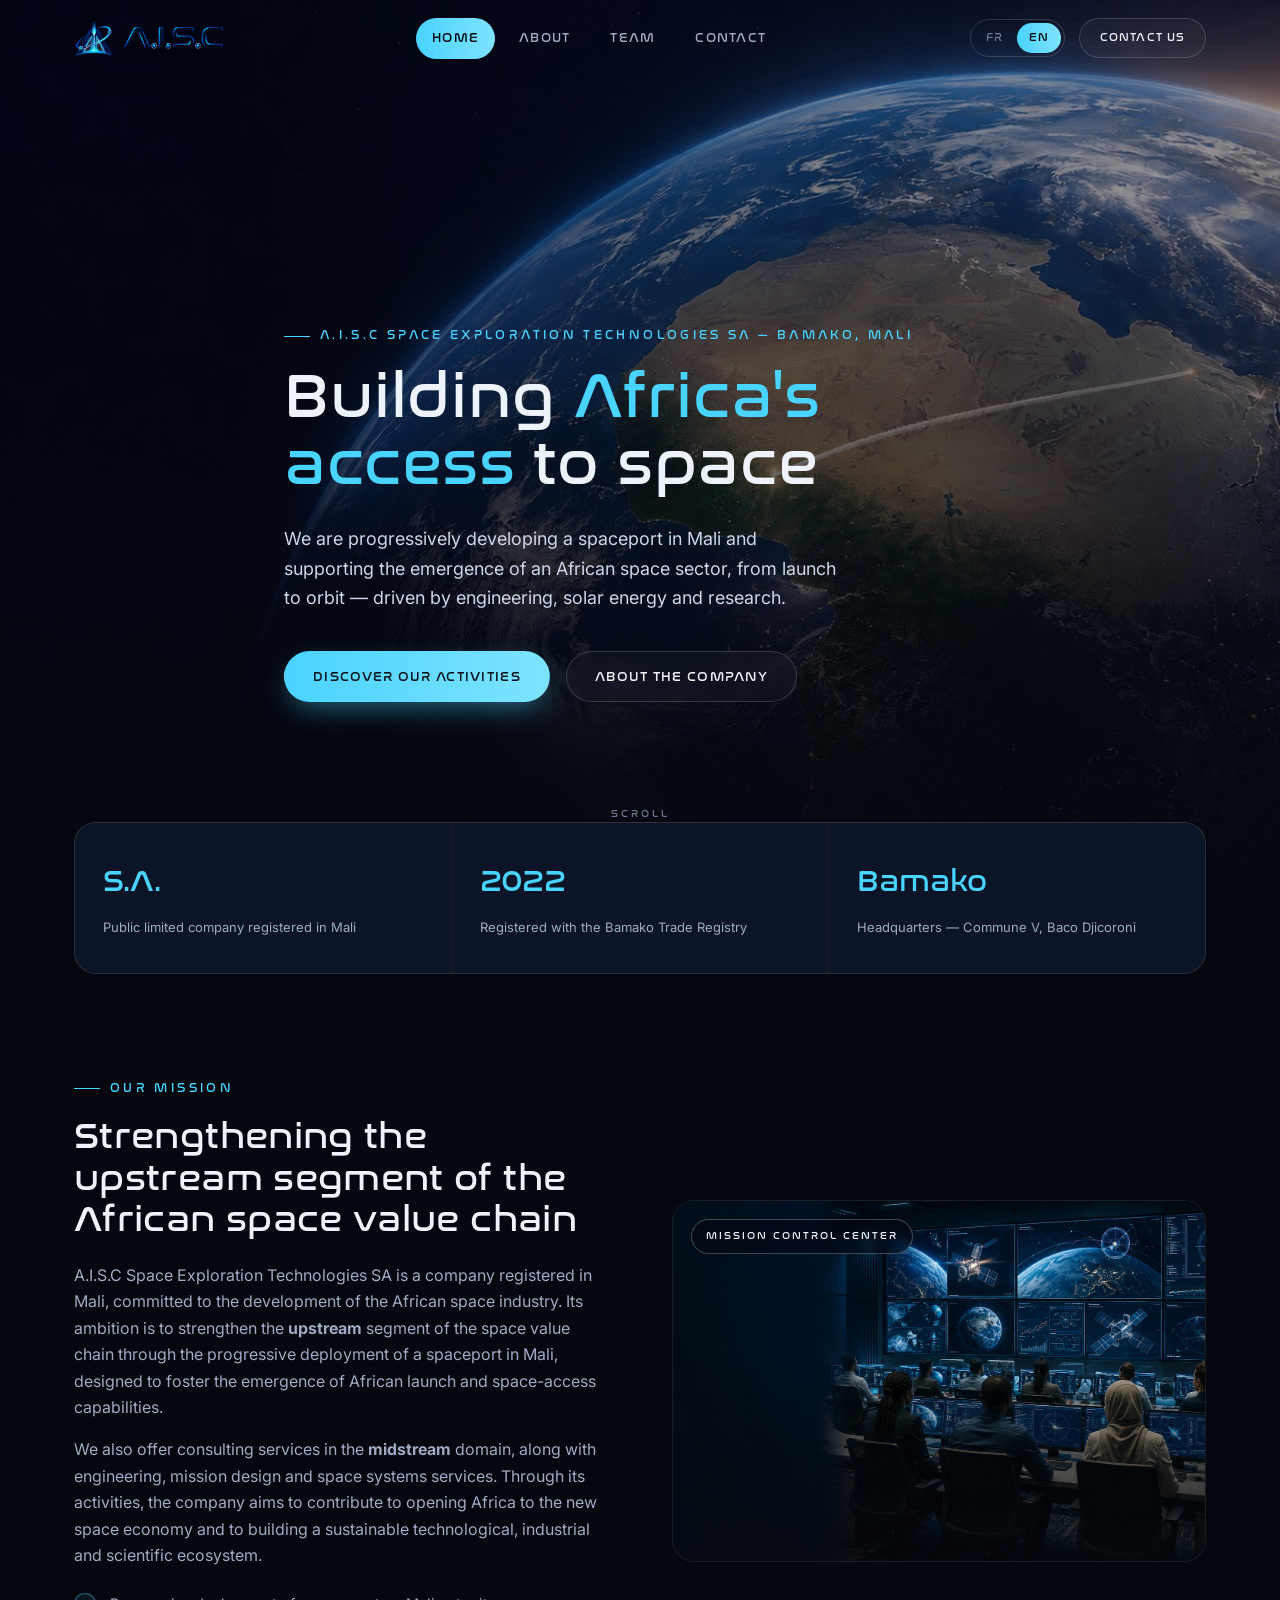
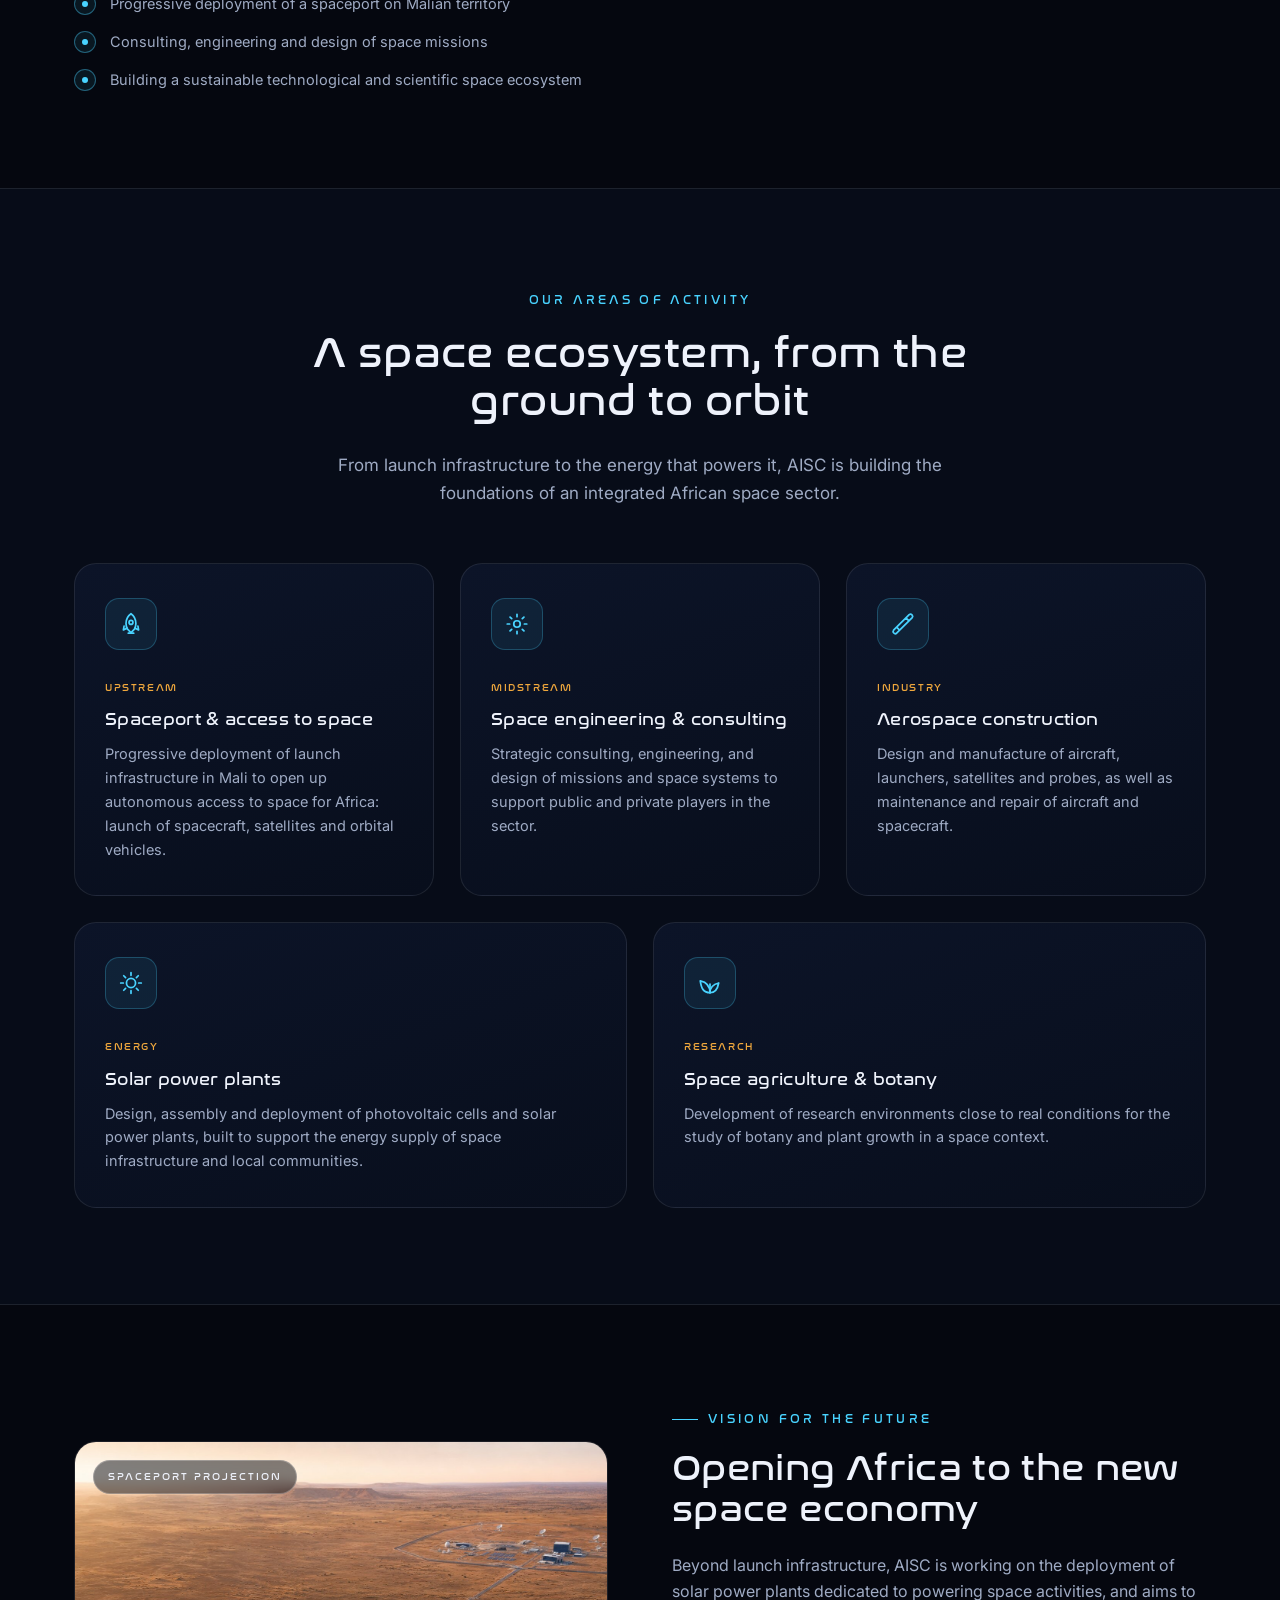
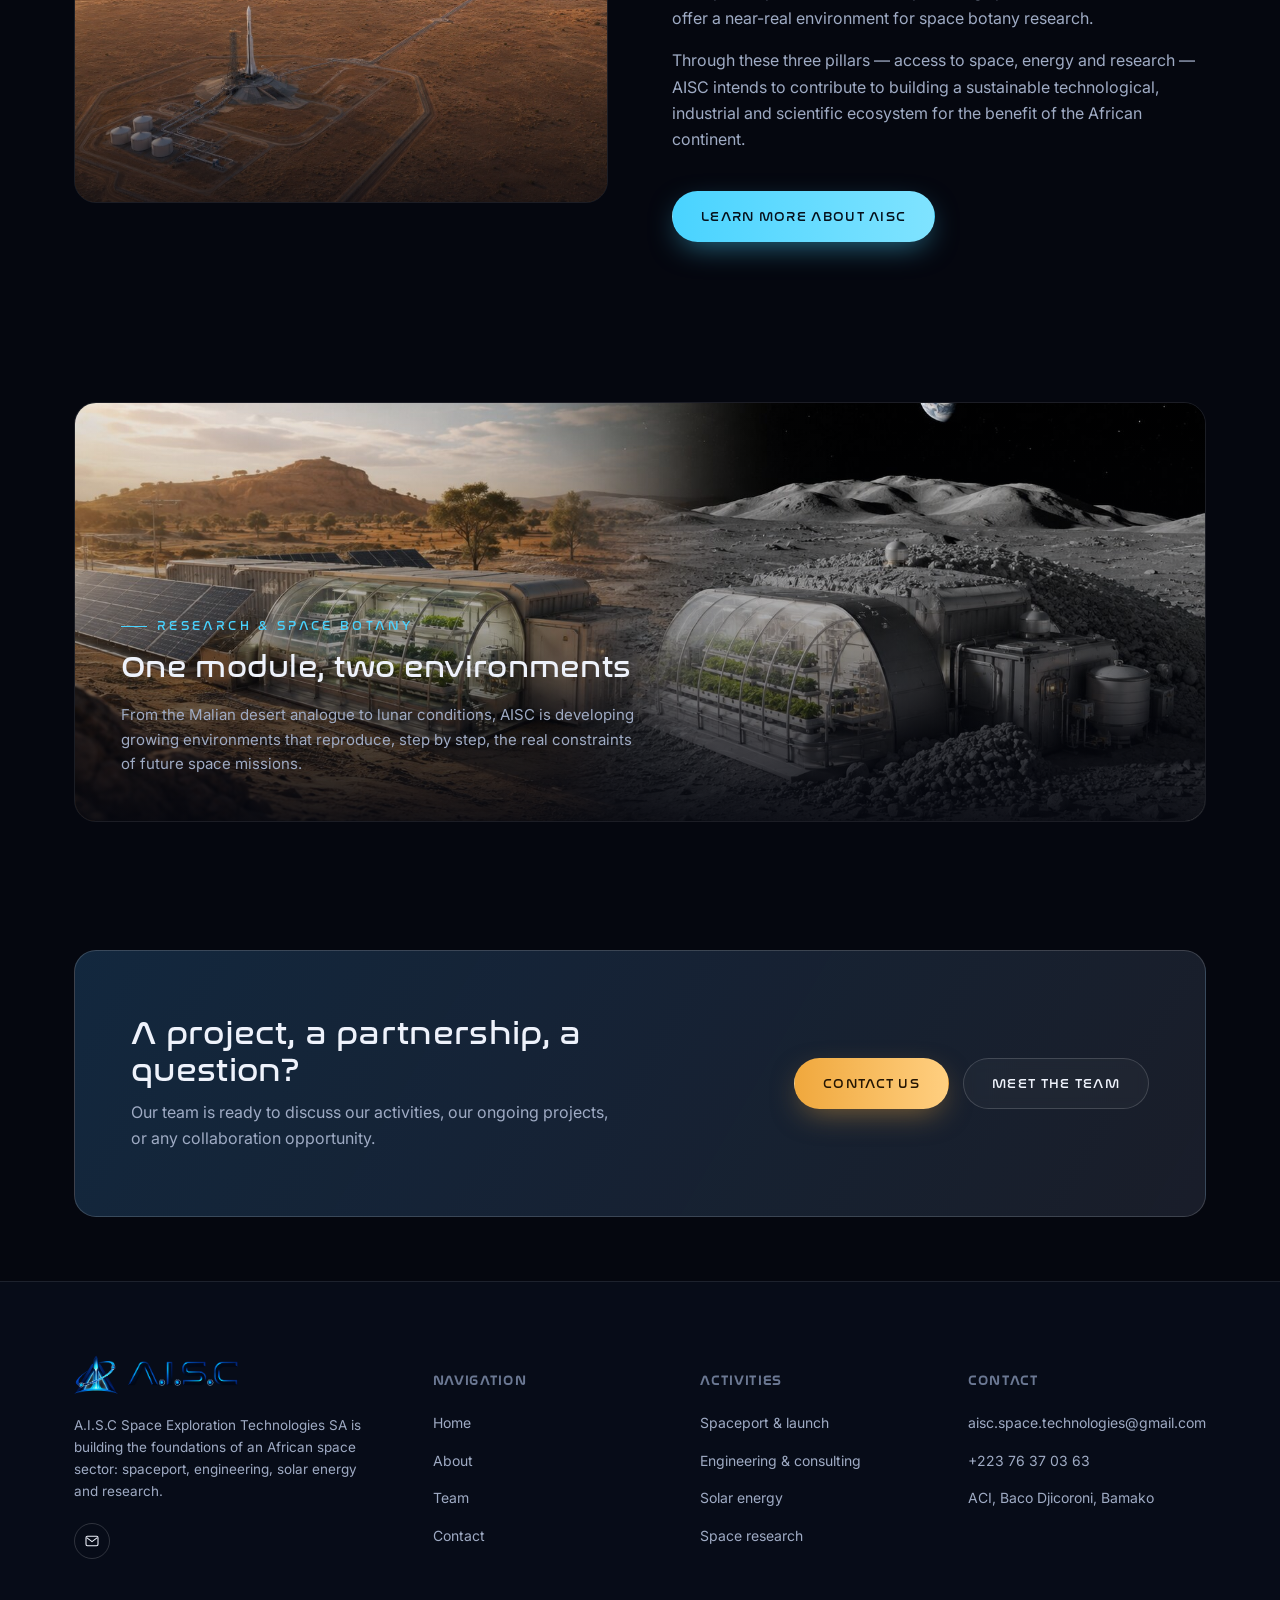
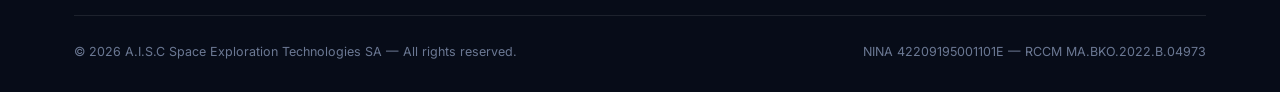
==== commit 32ca02e3: "Update to new 2026 AISC logo (icon + wordmark) across the site - Replace assets/img/logo-header.png " ====
--- a/en/index.html
+++ b/en/index.html
@@ -9,7 +9,7 @@
 <meta property="og:description" content="Building Africa's access to space: spaceport, space engineering, solar energy and space agriculture research.">
 <meta property="og:type" content="website">
 <meta property="og:image" content="../assets/img/earth-launch.jpg">
-<link rel="icon" type="image/svg+xml" href="../assets/img/favicon.svg">
+<link rel="icon" type="image/png" href="../assets/img/favicon.png">
 <link rel="preconnect" href="https://fonts.googleapis.com">
 <link rel="preconnect" href="https://fonts.gstatic.com" crossorigin>
 <link href="https://fonts.googleapis.com/css2?family=Inter:wght@400;500;600;700&display=swap" rel="stylesheet">
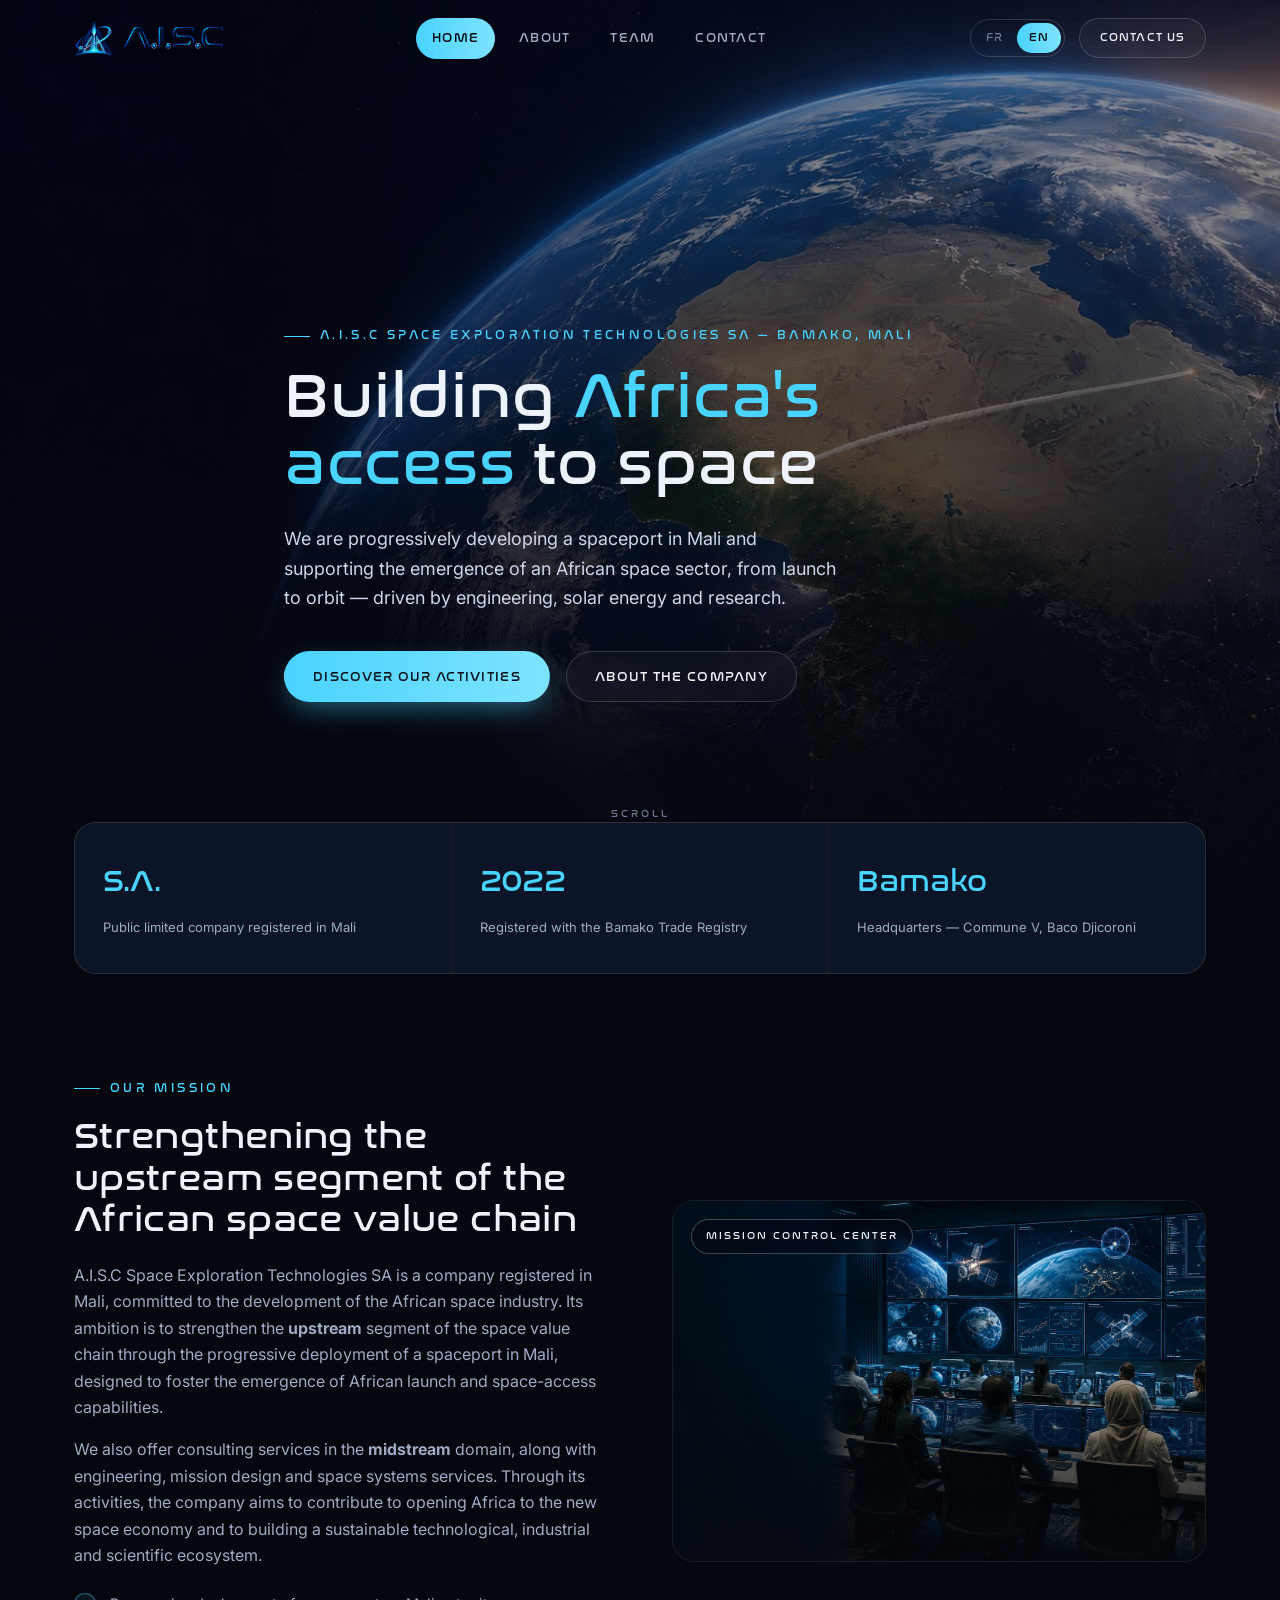
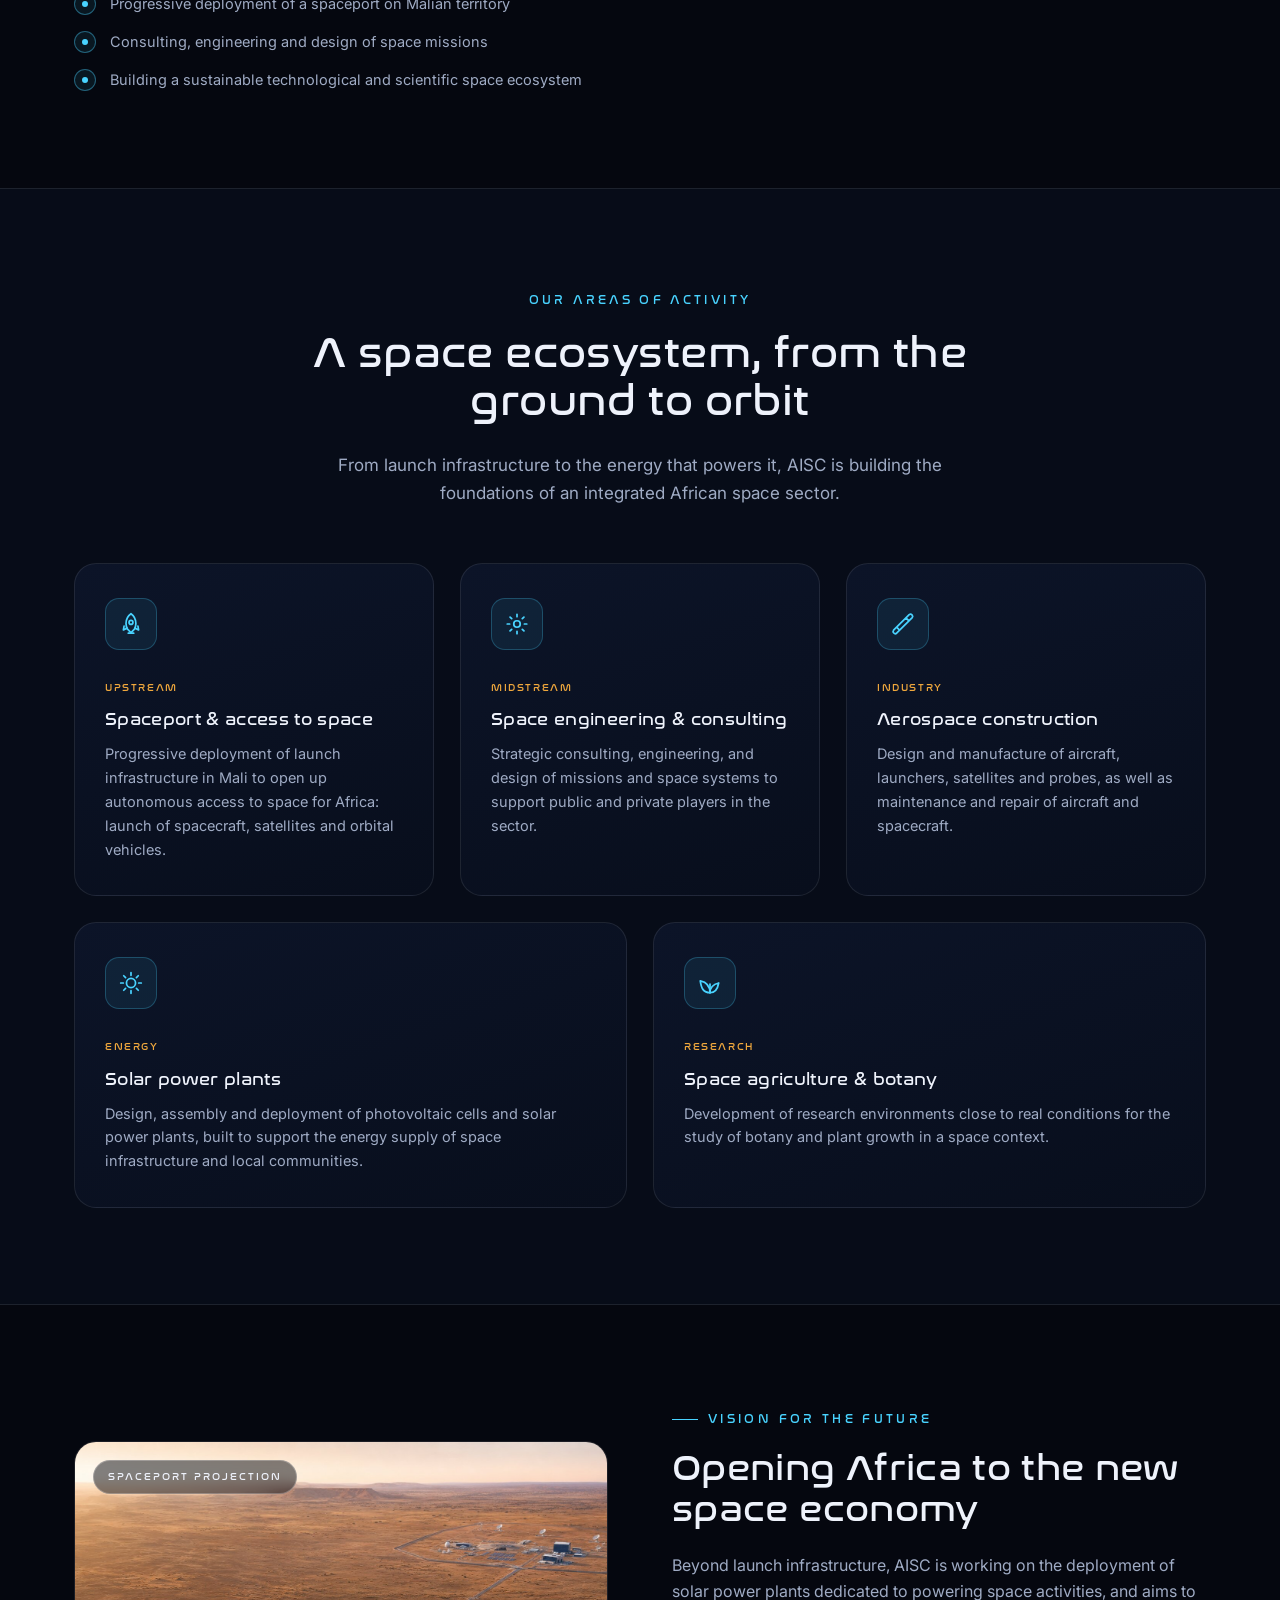
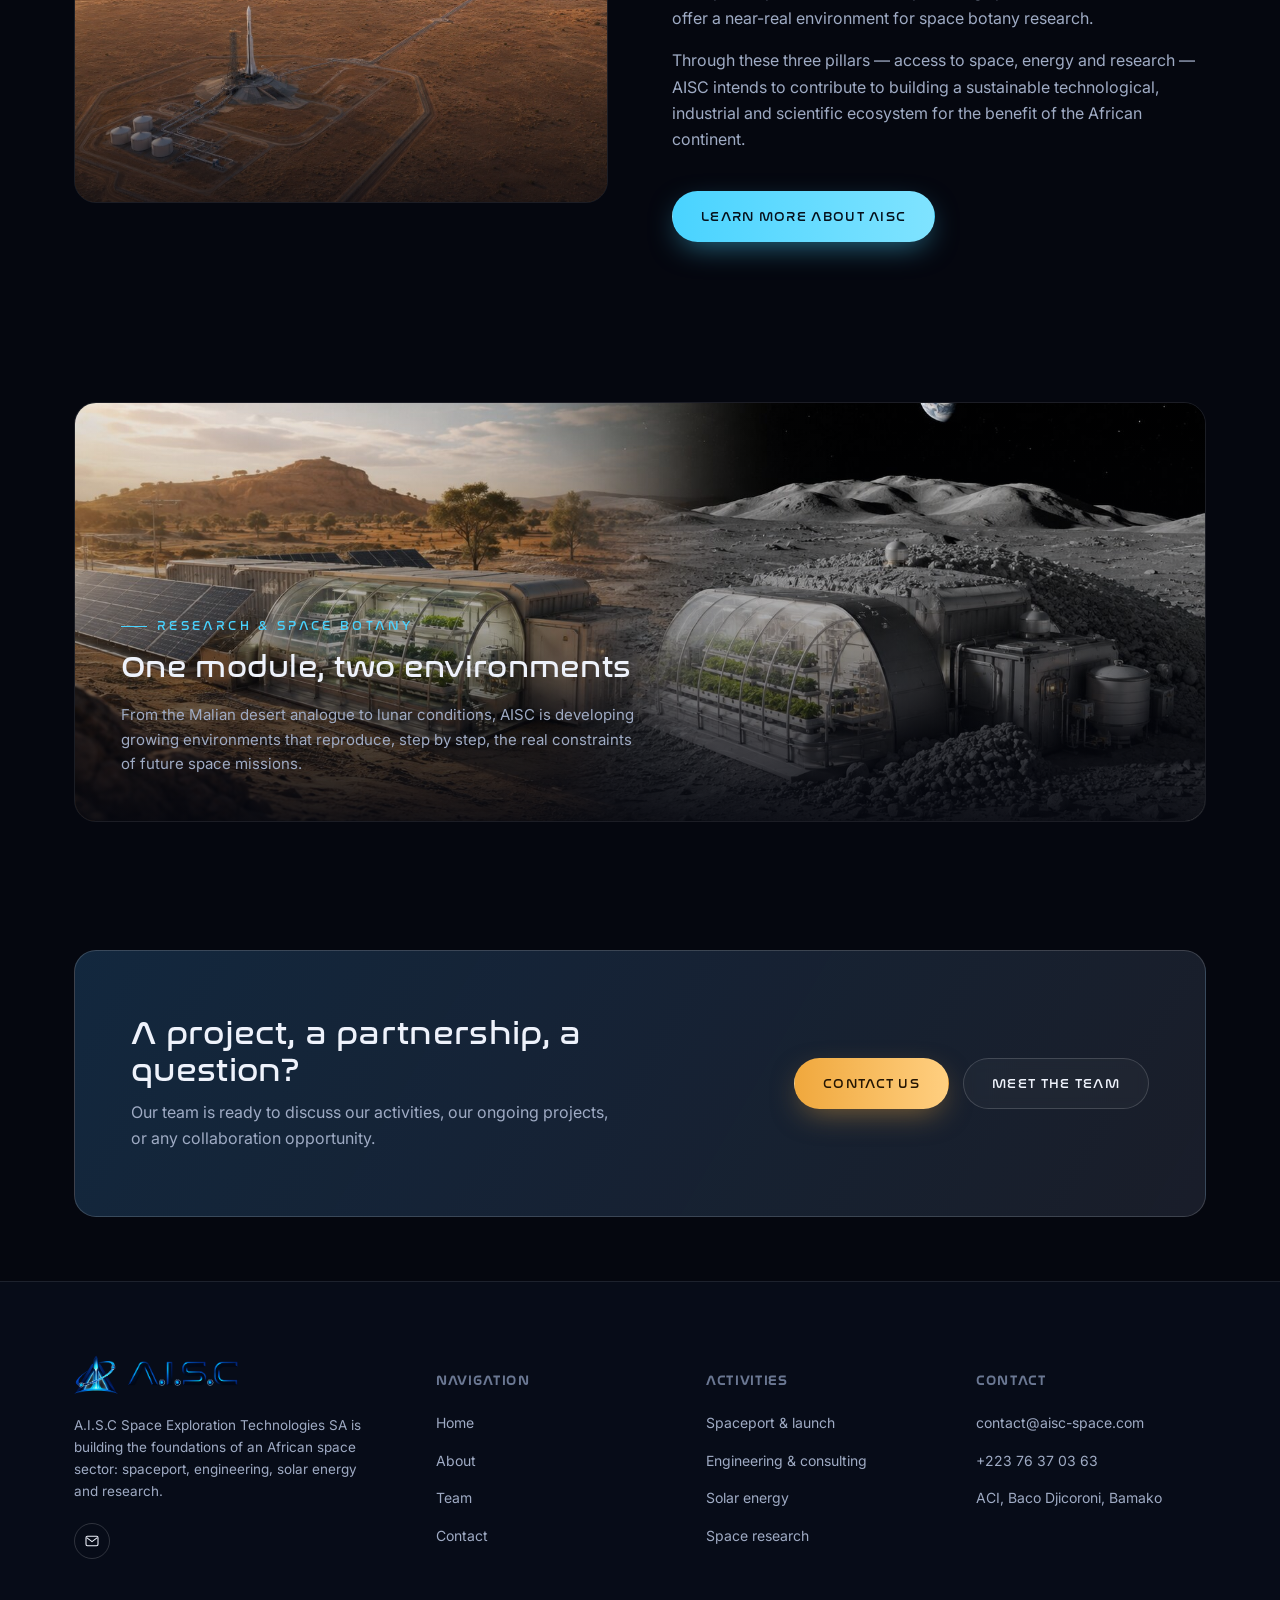
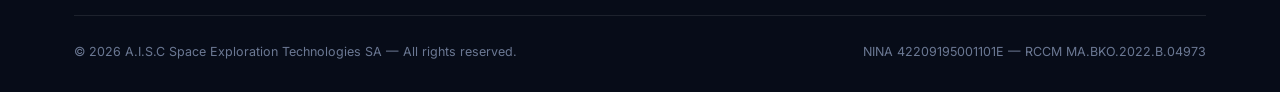
==== commit 95def16a: "Update contact email to contact@aisc-space.com Replace aisc.space.technologies@gmail.com across all " ====
--- a/en/index.html
+++ b/en/index.html
@@ -224,7 +224,7 @@
         </a>
         <p>A.I.S.C Space Exploration Technologies SA is building the foundations of an African space sector: spaceport, engineering, solar energy and research.</p>
         <div class="social-row" style="margin-top:20px;">
-          <a href="mailto:aisc.space.technologies@gmail.com" aria-label="Email"><svg viewBox="0 0 24 24" fill="none" stroke="currentColor" stroke-width="1.6"><rect x="3" y="5" width="18" height="14" rx="2"/><path d="m4 7 8 6 8-6"/></svg></a>
+          <a href="mailto:contact@aisc-space.com" aria-label="Email"><svg viewBox="0 0 24 24" fill="none" stroke="currentColor" stroke-width="1.6"><rect x="3" y="5" width="18" height="14" rx="2"/><path d="m4 7 8 6 8-6"/></svg></a>
         </div>
       </div>
 
@@ -251,7 +251,7 @@
       <div class="footer-col">
         <h5>Contact</h5>
         <ul>
-          <li><a href="mailto:aisc.space.technologies@gmail.com">aisc.space.technologies@gmail.com</a></li>
+          <li><a href="mailto:contact@aisc-space.com">contact@aisc-space.com</a></li>
           <li><a href="tel:+22376370363">+223 76 37 03 63</a></li>
           <li><a href="contact.html">ACI, Baco Djicoroni, Bamako</a></li>
         </ul>
